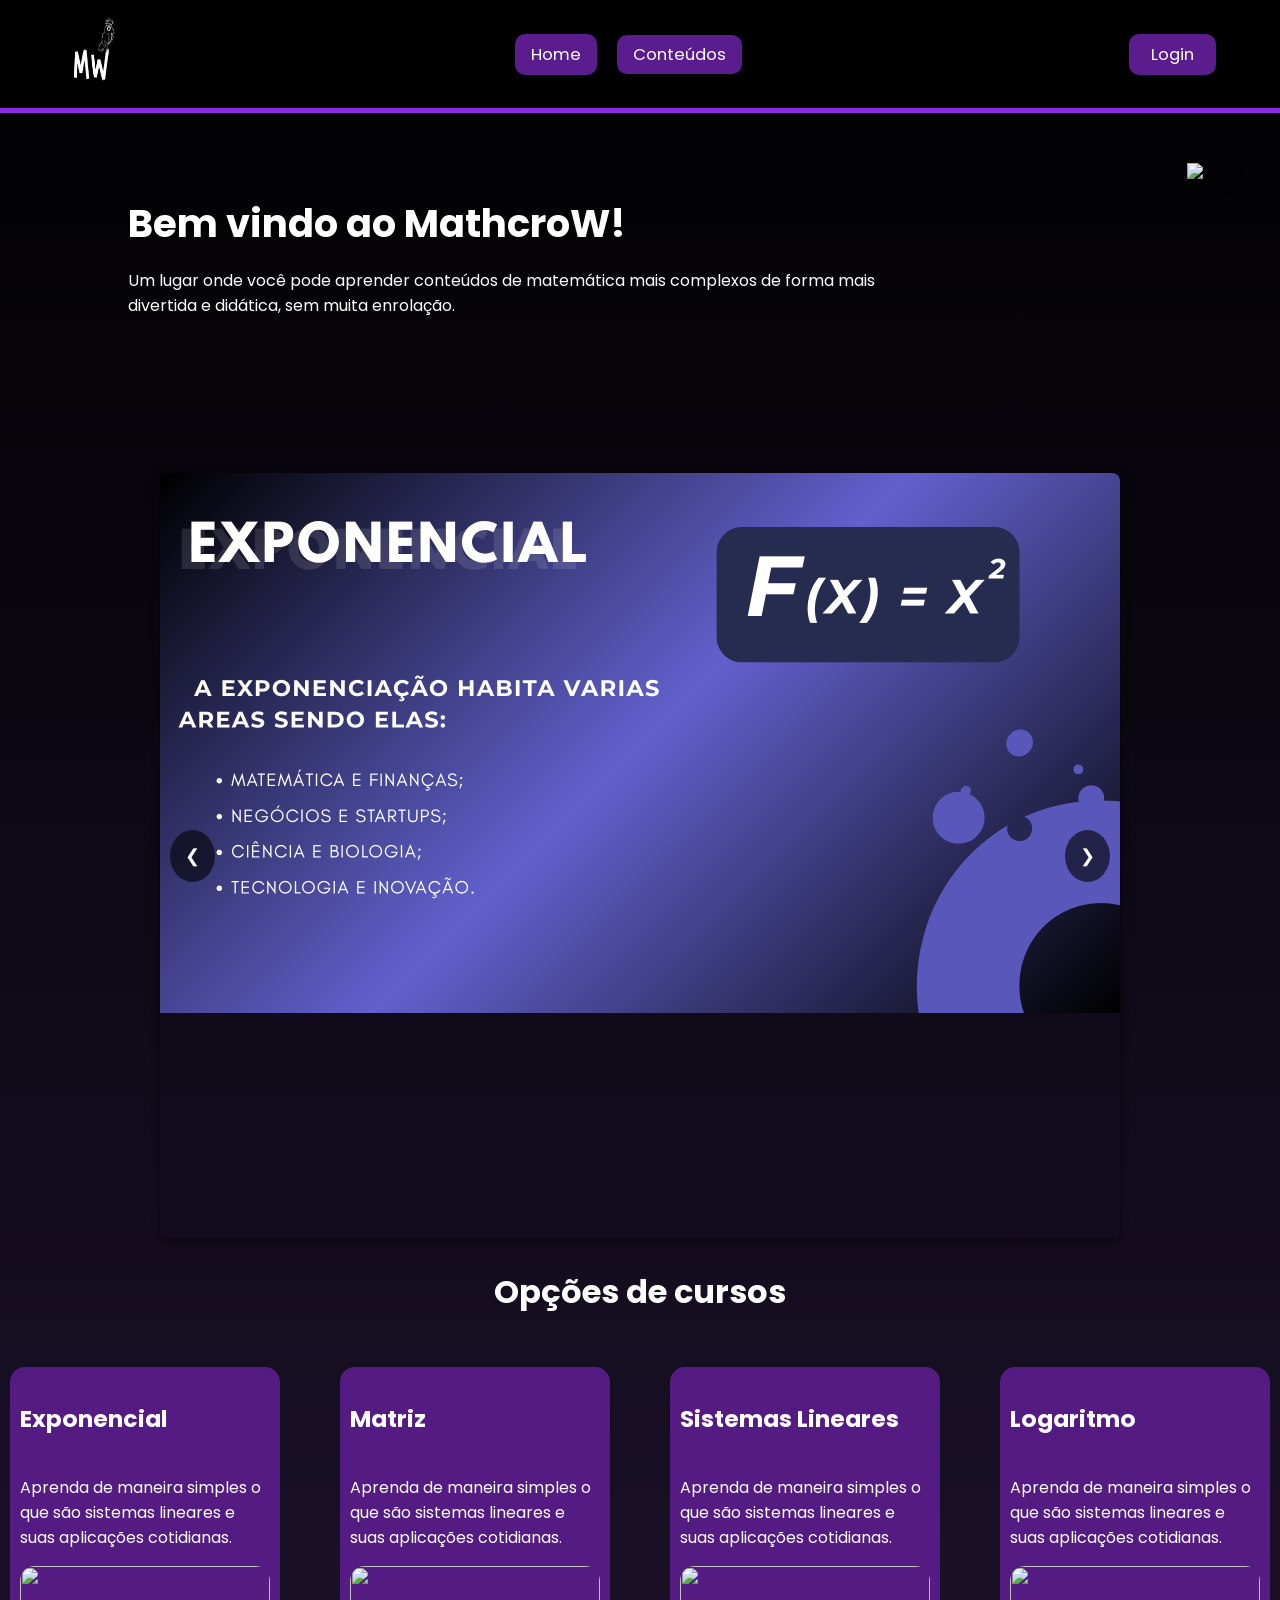
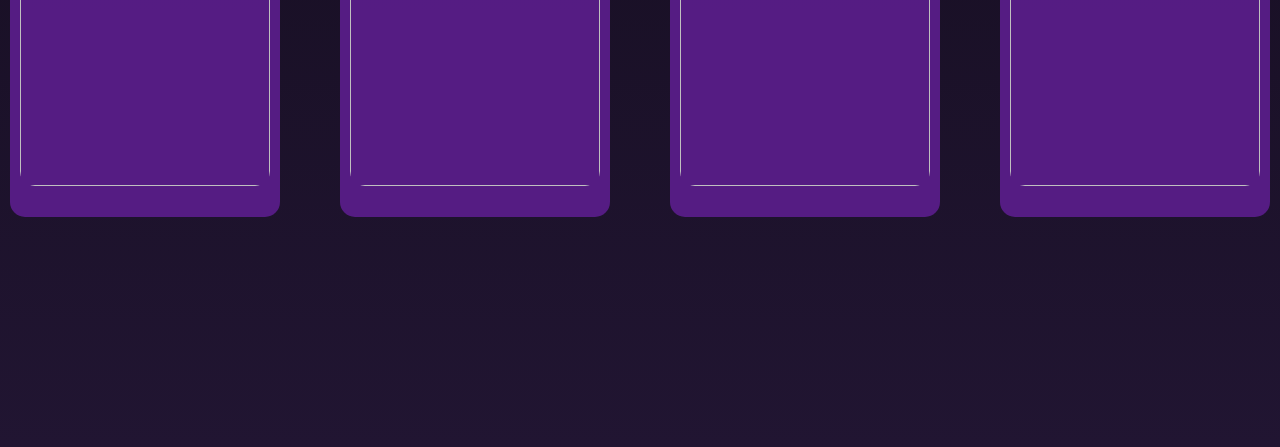
==== index.html @ 55728f65 "comitre[mudancaImg]" ====
<!DOCTYPE html>
<html lang="pt-br">
<head>
    <meta charset="UTF-8">
    <meta name="viewport" content="width=device-width, initial-scale=1.0">
    <title>MathcroW - Home</title>
    <link rel="stylesheet" href="MathcroW/index.css">
    <style>
        @import url('https://fonts.googleapis.com/css2?family=Poppins:ital,wght@0,100;0,200;0,300;0,400;0,500;0,600;0,700;0,800;0,900;1,100;1,200;1,300;1,400;1,500;1,600;1,700;1,800;1,900&display=swap');
    </style>
</head>
<body>

    <nav>
        <img src="MathcroW/img/MWLogo.png" alt="logo" class="logo">
        <div class="nav-links">
            <a href="index.html">Home</a>
            <div class="dropdown">
                <a class="conaa">Conteúdos</a>
                <div class="aba">
                    <a href="#expoimg">Exponencial</a>
                    <a href="#logimg">Logaritmo</a>
                    <a href="#matimg">Matrizes</a>
                    <a href="#sistimg">Sistemas Lineares</a>
                </div>
            </div>
        </div>
        <button class="btn-login" onclick="window.location.href = 'login.html'">Login</button>
    </nav>

    <div class="bottom-space"></div>

    <div style="height: 50px;"></div>

    
    <div class="divBem">
        <h2 class="bemVindo">Bem vindo ao MathcroW!<p>Um lugar onde você pode aprender conteúdos de matemática mais complexos de forma mais divertida e didática, sem muita enrolação.</p></h2>
        <div style="width: 30vw;"></div>
        <img src="../img/corvaaa.png" alt="Corvo Mascote">
    </div>



    <div class="carrossel-container">
        <div class="carrossel-slides">
          <div class="slide"><img src="MathcroW/img/1.png" alt="Descrição da imagem 1" id="expoimg"></div>
          <div class="slide"><img src="MathcroW/img/2.png" alt="Descrição da imagem 2" id="logimg"></div>
          <div class="slide"><img src="MathcroW/img/3.png" alt="Descrição da imagem 3" id="matimg"></div>
          <div class="slide"><img src="MathcroW/img/4.png" alt="Descrição da imagem 4" id="sistimg"></div>
        </div>
        <button class="botao-prev" onclick="moveSlide(-1)">&#10094;</button>
        <button class="botao-next" onclick="moveSlide(1)">&#10095;</button>
    </div>

    <h1 class="titulo-planos">Opções de cursos</h1>
    <div class="container-planos">
        <div class="planos" onclick="planoSelecionado('exp')"><h3>Exponencial</h3><p>Aprenda de maneira simples o que são sistemas lineares e suas aplicações cotidianas.</p><img src="../img/Equacao-exponencial-4-2048.webp" alt=""></div>
        <div class="planos" onclick="planoSelecionado('mat')"><h3>Matriz</h3><p>Aprenda de maneira simples o que são sistemas lineares e suas aplicações cotidianas.</p><img src="../img/matrizes-resumo-og (1).webp" alt=""></div>
        <div class="planos" onclick="planoSelecionado('sis')"><h3>Sistemas Lineares</h3><p>Aprenda de maneira simples o que são sistemas lineares e suas aplicações cotidianas.</p><img src="../img/sistema-linear.webp" alt=""></div>
        <div class="planos" onclick="planoSelecionado('log')"><h3>Logaritmo</h3><p>Aprenda de maneira simples o que são sistemas lineares e suas aplicações cotidianas.</p><img src="../img/logaritmodefinicao-0.webp" alt=""></div>
    </div> 
    <div class="rodape"></div> 
    <script>
        let slideIndex = 0;

        let slideTimer = setInterval(() => { 
            moveSlide(1);
            console.log('Passado');
        }, 4000);

        function moveSlide(passo) {
            const slides = document.querySelectorAll('.slide');
            const totalSlides = slides.length;

            slideIndex += passo;

            if (slideIndex >= totalSlides) {
                slideIndex = 0;
            }

            if (slideIndex < 0) {
                slideIndex = totalSlides - 1;
            }

            const containerSlides = document.querySelector('.carrossel-slides');
            containerSlides.style.transform = `translateX(${-slideIndex * 100}%)`;
        }

        function planoSelecionado(qual){
            sessionStorage.setItem('materia', qual);
            window.location.href = 'login.html';
        }
    </script>
</body>
</html>
---- MathcroW/index.css ----
* {
    box-sizing: border-box;
}

body {
    background: linear-gradient(to bottom, rgb(0, 0, 0), rgb(33, 21, 50));
    margin: 0;
    padding: 0;
    min-height: 100vh;
}

/* Menu de Navegação Inteligente */
nav {
    width: 100%;
    height: 12vh;
    display: flex;
    justify-content: space-between; /* Empurra os links para a esquerda e o botão para a direita */
    align-items: center;
    background-color: rgb(0, 0, 0);
    padding: 0 5%; /* Margem dinâmica nas laterais */
}

.nav-links {
    display: flex;
    gap: 20px; /* Espaçamento controlado entre os links */
    align-items: center;
}

nav a {
    color: white;
    text-decoration: none;
    padding: 8px 16px;
    background-color: rgb(91, 29, 141);
    font-size: 1.3vw;
    border-radius: 10px;
    font-family: "Poppins", sans-serif;
    transition: background 0.3s;
}

nav a:hover {
    background-color: rgb(120, 40, 180);
}

/* ==========================================
   NOVO: CSS DO DROPDOWN (CONTEÚDOS)
   ========================================== */
.dropdown {
    position: relative;
    display: inline-block;
}

/* Garante que o link "Conteúdos" mantenha a mesma aparência */
.conaa {
    cursor: pointer;
}

/* A caixinha da aba que começa escondida */
.aba {
    display: none; 
    position: absolute;
    top: 100%; /* Surge logo abaixo do botão Conteúdos */
    left: 0;
    background-color: rgb(25, 15, 38); /* Um roxo bem escuro para combinar com o fundo */
    min-width: 200px;
    border: 1px solid rgb(91, 29, 141);
    border-radius: 10px;
    box-shadow: 0px 8px 16px rgba(0, 0, 0, 0.6);
    padding: 10px 0;
    z-index: 100;
    flex-direction: column;
}

/* Reseta o estilo global 'nav a' apenas para os links de DENTRO da aba */
.aba a {
    background-color: transparent; /* Remove o fundo roxo padrão */
    border-radius: 0;
    font-size: 1.2vw; /* Um pouco menor para caber na caixinha */
    padding: 12px 20px;
    display: block;
    text-align: left;
}

/* Efeito de passar o mouse nos links internos da aba */
.aba a:hover {
    background-color: rgb(91, 29, 141); /* Destaca com a cor do seu tema */
}

/* MÁGICA: Mostra a aba quando passa o mouse no container .dropdown */
.dropdown:hover .aba {
    display: flex;
}
/* ========================================== */


.btn-login {
    color: white;
    padding: 8px 22px;
    background-color: rgb(91, 29, 141);
    border-radius: 10px;
    border: none;
    font-size: 1.3vw;
    font-family: "Poppins", sans-serif;
    cursor: pointer;
    transition: background 0.3s;
}

.btn-login:hover {
    background-color: rgb(120, 40, 180);
}

.bottom-space {
    background-color: blueviolet;
    height: 5px;
    width: 100%; /* Ocupa 100% da tela de forma responsiva */
}



/* ==========================================
   CSS DO CARROSSEL (Mantido e revisado)
   ========================================== */
.carrossel-container {
    position: relative;
    width: 75%; 
    margin: auto;
    overflow: hidden; 
    border-radius: 8px;
    box-shadow: 0 4px 10px rgba(0, 0, 0, 0.5);
    height: 85vh;
    margin-bottom: 30px;
    margin-top: -50px;
}

.carrossel-slides {
    display: flex;
    transition: transform 0.5s ease-in-out; 
    width: 100%;
}

.slide {
    min-width: 100%;
}

.slide img {
    width: 100%;
    display: block;
    height: auto;
    object-fit: cover;
}

.botao-prev, .botao-next {
    position: absolute;
    top: 50%;
    transform: translateY(-50%);
    background-color: rgba(0, 0, 0, 0.6);
    color: white;
    border: none;
    padding: 15px;
    cursor: pointer;
    font-size: 18px;
    border-radius: 50%;
    transition: background-color 0.3s;
    user-select: none;
    z-index: 10;
}

.botao-prev:hover, .botao-next:hover {
    background-color: rgba(91, 29, 141, 0.9); /* Muda para a cor do seu tema ao passar o mouse */
}

.botao-prev { left: 10px; }
.botao-next { right: 10px; }









.logo{
    width: 5vw;
    height: 10vh;
}

.bemVindo{
    color: white;
    margin-left: 10vw;
    font-size: 3vw;
    font-family: 'Poppins', Verdana, Geneva, Tahoma, sans-serif;
}
.bemVindo p{
    font-size: 16px;
    font-weight: normal;
    
}

.divBem{
    display: flex;
    box-sizing: border-box;
}

.divBem img{
    width: 10vw;
    height: 40vh;
}

.titulo-planos{
    justify-content: center;
    color: #ffff;
    font-family: "Poppins", sans-serif;
    display: flex;
}

.container-planos{
    display: flex;
    align-items: center;
    justify-content: center;
}

.planos{
    height: 450px;
    width: 300px;
    border-radius: 15px;
    background-color:rgba(91, 29, 141, 0.9);
    padding: 10px;
    display: flex;
    justify-content: flex-start;
    color: rgb(255, 255, 255);
    font-size: 20px;
    font-family: "Poppins", sans-serif;
    margin: 30px;
    flex-direction: column;
}
.planos img{
    height: 220px;
    width: 250px;
    border-radius: 15px;
}

.planos p{
    font-size: 16px;
}

.planos:hover{
    box-shadow: 10px 10px 10px rgb(0, 0, 0);
    transition: 0.3s;
    cursor: pointer;
    background-color: blueviolet;
}
.rodape{
    height: 200px;
    width: auto;
}
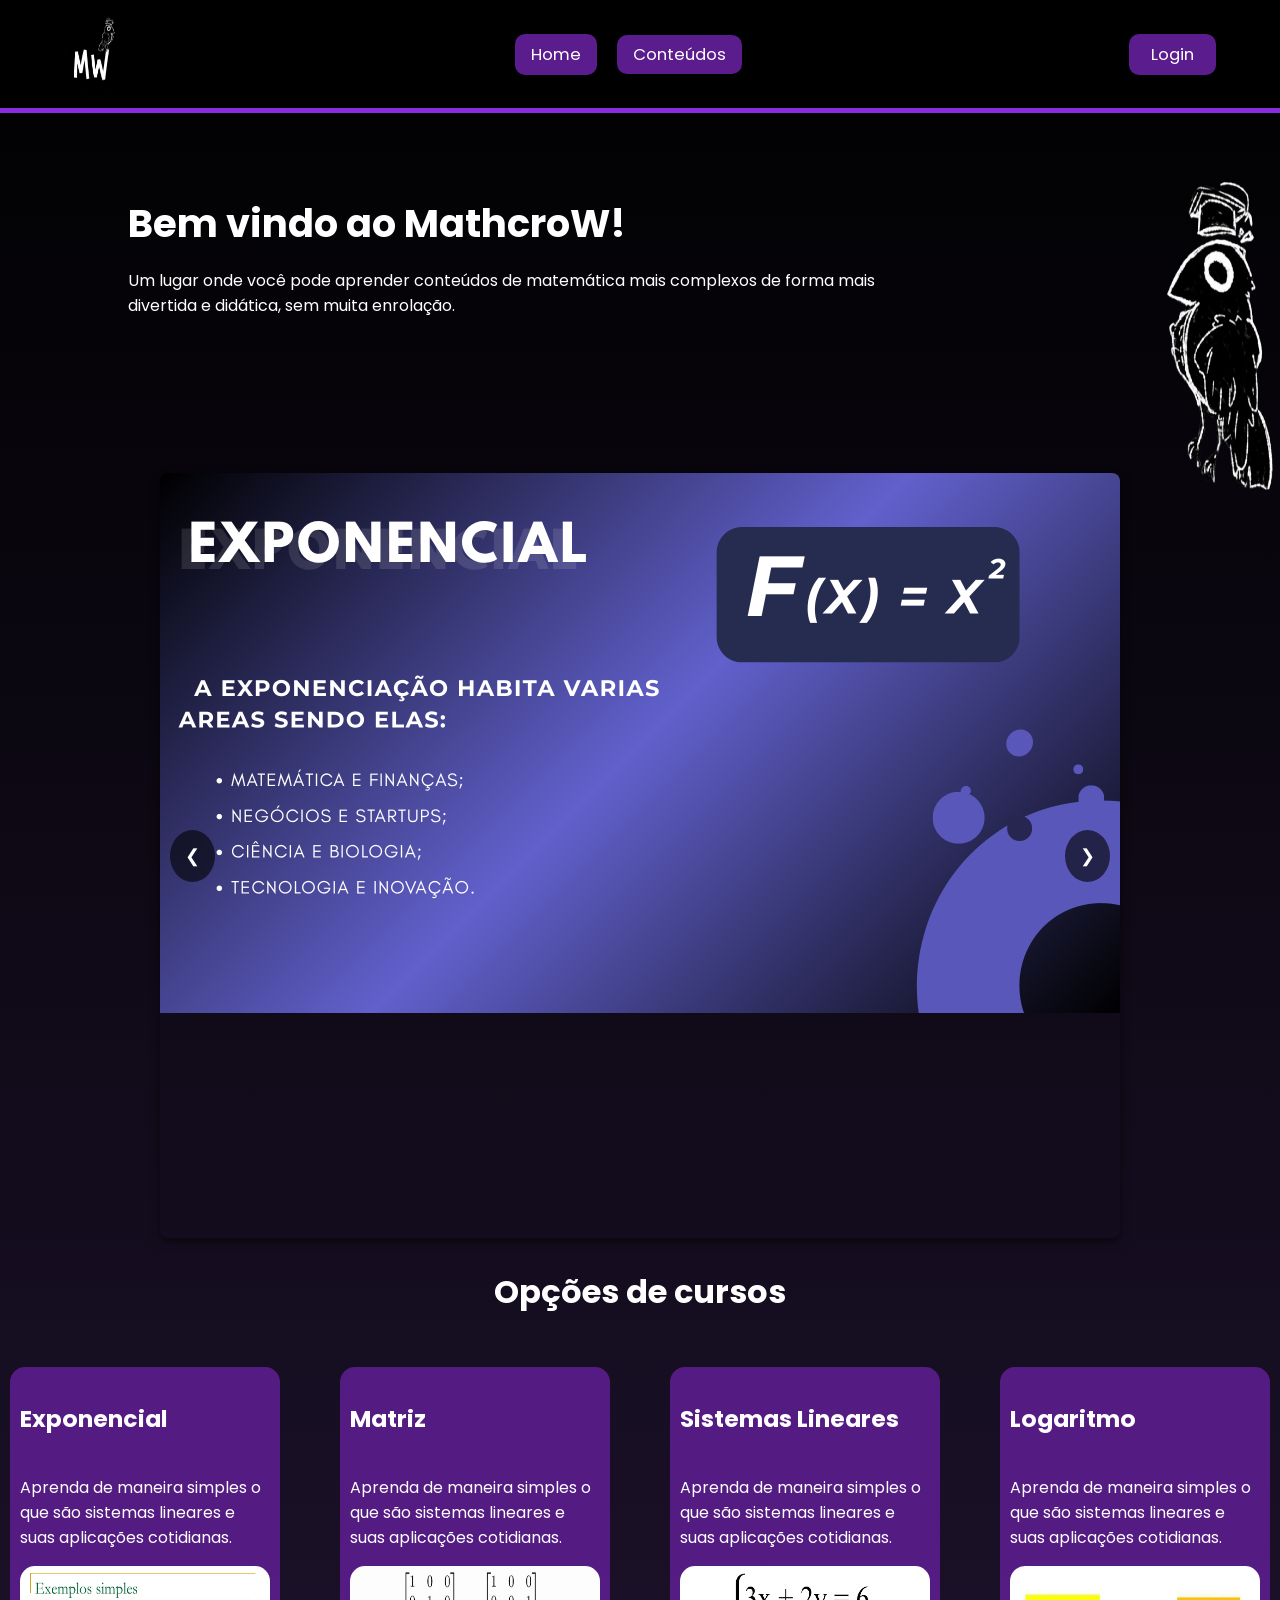
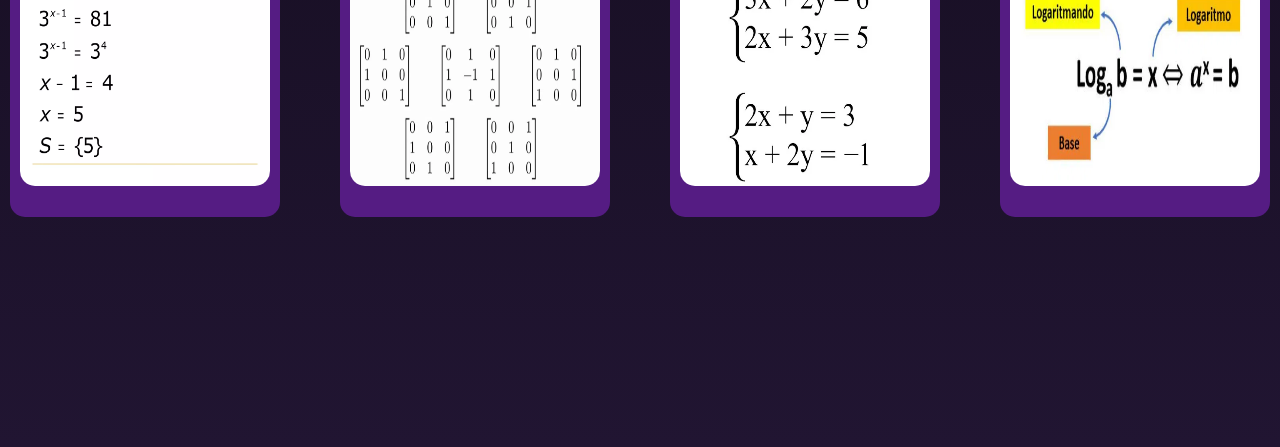
==== commit 92caaf8e: "comitre[mudancaImg2]" ====
--- a/index.html
+++ b/index.html
@@ -36,7 +36,7 @@
     <div class="divBem">
         <h2 class="bemVindo">Bem vindo ao MathcroW!<p>Um lugar onde você pode aprender conteúdos de matemática mais complexos de forma mais divertida e didática, sem muita enrolação.</p></h2>
         <div style="width: 30vw;"></div>
-        <img src="../img/corvaaa.png" alt="Corvo Mascote">
+        <img src="MathcroW/img/corvaaa.png" alt="Corvo Mascote">
     </div>
 
 
@@ -54,10 +54,10 @@
 
     <h1 class="titulo-planos">Opções de cursos</h1>
     <div class="container-planos">
-        <div class="planos" onclick="planoSelecionado('exp')"><h3>Exponencial</h3><p>Aprenda de maneira simples o que são sistemas lineares e suas aplicações cotidianas.</p><img src="../img/Equacao-exponencial-4-2048.webp" alt=""></div>
-        <div class="planos" onclick="planoSelecionado('mat')"><h3>Matriz</h3><p>Aprenda de maneira simples o que são sistemas lineares e suas aplicações cotidianas.</p><img src="../img/matrizes-resumo-og (1).webp" alt=""></div>
-        <div class="planos" onclick="planoSelecionado('sis')"><h3>Sistemas Lineares</h3><p>Aprenda de maneira simples o que são sistemas lineares e suas aplicações cotidianas.</p><img src="../img/sistema-linear.webp" alt=""></div>
-        <div class="planos" onclick="planoSelecionado('log')"><h3>Logaritmo</h3><p>Aprenda de maneira simples o que são sistemas lineares e suas aplicações cotidianas.</p><img src="../img/logaritmodefinicao-0.webp" alt=""></div>
+        <div class="planos" onclick="planoSelecionado('exp')"><h3>Exponencial</h3><p>Aprenda de maneira simples o que são sistemas lineares e suas aplicações cotidianas.</p><img src="MathcroW/img/Equacao-exponencial-4-2048.webp" alt=""></div>
+        <div class="planos" onclick="planoSelecionado('mat')"><h3>Matriz</h3><p>Aprenda de maneira simples o que são sistemas lineares e suas aplicações cotidianas.</p><img src="MathcroW/img/matrizes-resumo-og (1).webp" alt=""></div>
+        <div class="planos" onclick="planoSelecionado('sis')"><h3>Sistemas Lineares</h3><p>Aprenda de maneira simples o que são sistemas lineares e suas aplicações cotidianas.</p><img src="MathcroW/img/sistema-linear.webp" alt=""></div>
+        <div class="planos" onclick="planoSelecionado('log')"><h3>Logaritmo</h3><p>Aprenda de maneira simples o que são sistemas lineares e suas aplicações cotidianas.</p><img src="MathcroW/img/logaritmodefinicao-0.webp" alt=""></div>
     </div> 
     <div class="rodape"></div> 
     <script>
